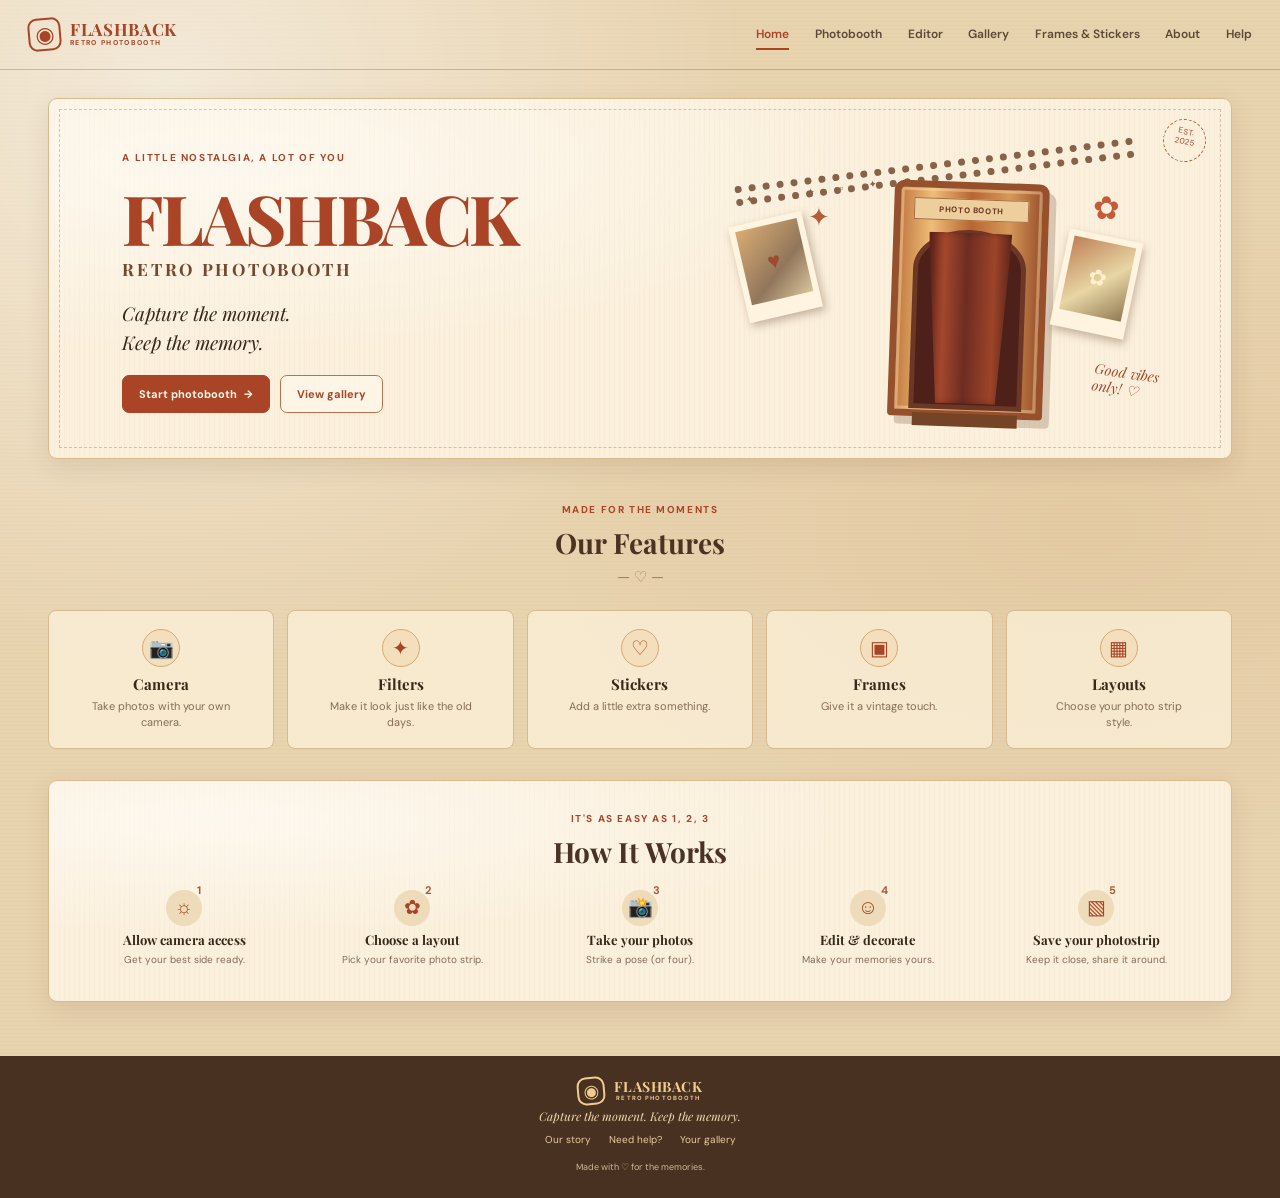
==== index.html @ 4060806b "." ====
<!doctype html>
<html lang="en">
<head>
  <meta charset="utf-8">
  <meta name="viewport" content="width=device-width, initial-scale=1">
  <meta name="theme-color" content="#f3dfbb">
  <title>Flashback — Retro Photobooth</title>
  <link rel="stylesheet" href="css/style.css">
  <link rel="stylesheet" href="css/responsive.css">
</head>
<body>
  <header class="site-header">
    <a class="brand" href="index.html" aria-label="Flashback home"><span class="brand-mark">◉</span><span><strong>FLASHBACK</strong><small>RETRO PHOTOBOOTH</small></span></a>
    <button class="menu-toggle" aria-label="Toggle navigation" aria-expanded="false">☰</button>
    <nav class="site-nav" aria-label="Main navigation">
      <a class="active" href="index.html">Home</a><a href="pages/photobooth.html">Photobooth</a><a href="pages/editor.html">Editor</a><a href="pages/gallery.html">Gallery</a><a href="pages/frames-stickers.html">Frames &amp; Stickers</a><a href="pages/about.html">About</a><a href="pages/help.html">Help</a>
    </nav>
  </header>
  <main>
    <section class="hero paper-card">
      <div class="hero-copy">
        <span class="eyebrow">A LITTLE NOSTALGIA, A LOT OF YOU</span>
        <h1>FLASHBACK</h1>
        <p class="hero-subtitle">RETRO PHOTOBOOTH</p>
        <p class="hero-description">Capture the moment.<br>Keep the memory.</p>
        <div class="button-row"><a class="button button-primary" href="pages/photobooth.html">Start photobooth <span>→</span></a><a class="button button-outline" href="pages/gallery.html">View gallery</a></div>
      </div>
      <div class="hero-art" aria-label="Illustration of a vintage photo booth">
        <div class="film film-one">✦ &nbsp; ▫ &nbsp; ✦ &nbsp; ▫ &nbsp; ✦</div><div class="sparkle sparkle-a">✦</div>
        <div class="booth"><div class="booth-sign">PHOTO BOOTH</div><div class="booth-curtain"></div><div class="booth-foot"></div></div>
        <div class="polaroid polaroid-one"><div class="photo-placeholder"><span>♥</span></div></div><div class="polaroid polaroid-two"><div class="photo-placeholder"><span>✿</span></div></div>
        <span class="hand-note">Good vibes<br>only! ♡</span><div class="flower-mark">✿</div>
      </div>
      <span class="hero-stamp">EST.<br>2025</span>
    </section>
    <section class="section-block">
      <div class="section-heading"><span class="eyebrow">MADE FOR THE MOMENTS</span><h2>Our Features</h2><span class="heading-flourish">— ♡ —</span></div>
      <div class="feature-grid">
        <a class="feature-card" href="pages/photobooth.html"><span class="feature-icon">📷</span><h3>Camera</h3><p>Take photos with your own camera.</p></a>
        <a class="feature-card" href="pages/editor.html"><span class="feature-icon">✦</span><h3>Filters</h3><p>Make it look just like the old days.</p></a>
        <a class="feature-card" href="pages/frames-stickers.html"><span class="feature-icon">♡</span><h3>Stickers</h3><p>Add a little extra something.</p></a>
        <a class="feature-card" href="pages/frames-stickers.html"><span class="feature-icon">▣</span><h3>Frames</h3><p>Give it a vintage touch.</p></a>
        <a class="feature-card" href="pages/photobooth.html"><span class="feature-icon">▦</span><h3>Layouts</h3><p>Choose your photo strip style.</p></a>
      </div>
    </section>
    <section class="how-section paper-card">
      <div class="section-heading"><span class="eyebrow">IT'S AS EASY AS 1, 2, 3</span><h2>How It Works</h2></div>
      <div class="steps-grid"><div class="step"><span>☼</span><b>1</b><h3>Allow camera access</h3><p>Get your best side ready.</p></div><div class="step"><span>✿</span><b>2</b><h3>Choose a layout</h3><p>Pick your favorite photo strip.</p></div><div class="step"><span>📸</span><b>3</b><h3>Take your photos</h3><p>Strike a pose (or four).</p></div><div class="step"><span>☺</span><b>4</b><h3>Edit &amp; decorate</h3><p>Make your memories yours.</p></div><div class="step"><span>▧</span><b>5</b><h3>Save your photostrip</h3><p>Keep it close, share it around.</p></div></div>
    </section>
  </main>
  <footer class="site-footer"><a class="brand brand-light" href="index.html"><span class="brand-mark">◉</span><span><strong>FLASHBACK</strong><small>RETRO PHOTOBOOTH</small></span></a><p>Capture the moment. Keep the memory.</p><div class="footer-links"><a href="pages/about.html">Our story</a><a href="pages/help.html">Need help?</a><a href="pages/gallery.html">Your gallery</a></div><small>Made with ♡ for the memories.</small></footer>
  <script src="js/storage.js"></script><script src="js/main.js"></script>
</body>
</html>
---- css/style.css ----
@import url('https://fonts.googleapis.com/css2?family=DM+Sans:wght@400;500;600;700&family=Playfair+Display:wght@500;600;700;800&display=swap');

:root {
  --paper: #f5e6c9;
  --paper-light: #fbf0dc;
  --paper-deep: #ead3ac;
  --ink: #392719;
  --muted: #856d55;
  --rust: #a94427;
  --rust-dark: #87341f;
  --line: #d9bd91;
  --sage: #75866c;
  --shadow: 0 8px 24px rgba(79, 49, 24, .11);
  --serif: 'Playfair Display', Georgia, serif;
  --sans: 'DM Sans', 'Segoe UI', sans-serif;
}

* { box-sizing: border-box; }
html { scroll-behavior: smooth; }
body {
  margin: 0;
  min-height: 100vh;
  color: var(--ink);
  font-family: var(--sans);
  background-color: #e8d3af;
  background-image: radial-gradient(ellipse at 13% 8%, rgba(255,255,255,.52), transparent 37%), radial-gradient(ellipse at 85% 44%, rgba(200,151,94,.15), transparent 35%), repeating-linear-gradient(0deg, rgba(116,83,49,.022) 0, rgba(116,83,49,.022) 1px, transparent 1px, transparent 4px);
  line-height: 1.55;
}
a { color: inherit; }
button, input, select { font: inherit; }
button, a { -webkit-tap-highlight-color: transparent; }
button:focus-visible, a:focus-visible, input:focus-visible, select:focus-visible, summary:focus-visible { outline: 3px solid #d07c4f; outline-offset: 3px; }
.filter-options { display: grid; grid-template-columns: repeat(4, minmax(0, 1fr)); gap: 5px; }
.filter-option { flex: 1; min-width: 0; padding: 4px; border: 1px solid transparent; border-radius: 6px; color: #705840; background: none; cursor: pointer; }
.filter-option.selected { border-color: #d9b98a; background: #f1dfbe; }
.filter-option small { display: block; font-size: 9px; }
.filter-swatch { display: block; height: 43px; border: 1px solid #c5a57a; border-radius: 5px; background: linear-gradient(145deg,#d5a77d 0 40%,#7e674e 41% 64%,#efd8aa 65%); }
.swatch-mono { filter: grayscale(1); }
.swatch-vintage { filter: sepia(.62) saturate(.75); }
.swatch-sepia { filter: sepia(1); }
.swatch-warm { filter: sepia(.24) saturate(1.2); }
.swatch-cool { filter: hue-rotate(12deg) saturate(.9); }
.swatch-faded { filter: saturate(.7) contrast(.85) brightness(1.08); }
.swatch-dramatic { filter: contrast(1.3) saturate(1.15); }
.site-header {
  min-height: 70px; max-width: 1420px; margin: 0 auto; padding: 10px 28px;
  display: flex; align-items: center; justify-content: space-between; gap: 24px;
  border-bottom: 1px solid rgba(116,81,48,.3);
}
.brand { display: inline-flex; align-items: center; gap: 9px; text-decoration: none; color: var(--rust); flex-shrink: 0; }
.brand-mark { width: 33px; height: 33px; border: 2px solid currentColor; border-radius: 9px; display: grid; place-items: center; font-size: 22px; line-height: 1; transform: rotate(-5deg); }
.brand strong { display: block; font-family: var(--serif); font-size: 17px; line-height: 1.1; letter-spacing: .04em; }
.brand small { display: block; font-size: 7px; letter-spacing: .19em; font-weight: 700; }
.site-nav { display: flex; align-items: center; gap: clamp(12px, 2vw, 28px); }
.site-nav a { position: relative; text-decoration: none; color: #5c4936; font-size: 12px; font-weight: 600; white-space: nowrap; padding: 8px 0; }
.site-nav a::after { content: ''; position: absolute; left: 0; right: 100%; bottom: 2px; height: 2px; background: var(--rust); transition: right .2s ease; }
.site-nav a:hover::after, .site-nav a.active::after { right: 0; }
.site-nav a.active { color: var(--rust); }
.menu-toggle { display: none; border: 1px solid var(--line); border-radius: 8px; background: var(--paper-light); color: var(--rust); padding: 7px 10px; cursor: pointer; }
main { max-width: 1240px; margin: 0 auto; padding: 28px 28px 54px; }
.paper-card { background-color: var(--paper-light); background-image: radial-gradient(ellipse at 14% 18%, rgba(255,255,255,.55), transparent 45%), repeating-linear-gradient(90deg, rgba(117,81,45,.022) 0, rgba(117,81,45,.022) 1px, transparent 1px, transparent 5px); border: 1px solid #d8bb8d; box-shadow: var(--shadow); }
.hero { min-height: 350px; position: relative; display: grid; grid-template-columns: 1.1fr .9fr; overflow: hidden; border-radius: 9px; padding: 45px 6.2%; }
.hero::before, .about-paper::before { content: ''; position: absolute; inset: 10px; border: 1px dashed rgba(157,99,53,.34); pointer-events: none; }
.hero-copy { position: relative; z-index: 1; align-self: center; }
.eyebrow { color: var(--rust); font-size: 10px; font-weight: 700; letter-spacing: .16em; }
.hero h1 { color: var(--rust); font: 800 clamp(42px, 6vw, 69px)/1 var(--serif); letter-spacing: -.04em; margin: 14px 0 0; }
.hero-subtitle { color: #75482e; font-family: var(--serif); font-size: 17px; font-weight: 700; letter-spacing: .16em; margin: 4px 0 17px; }
.hero-description { font: italic 19px/1.5 var(--serif); margin: 0 0 19px; }
.button-row { display: flex; gap: 10px; flex-wrap: wrap; }
.button { display: inline-flex; align-items: center; justify-content: center; gap: 7px; min-height: 38px; padding: 9px 16px; border: 1px solid transparent; border-radius: 7px; text-decoration: none; font-size: 11px; font-weight: 700; cursor: pointer; transition: transform .16s, background .16s, box-shadow .16s; }
.button:hover { transform: translateY(-1px); box-shadow: 0 4px 11px rgba(89,53,29,.16); }
.button-primary { background: var(--rust); color: #fff6e8; border-color: var(--rust); }
.button-primary:hover { background: var(--rust-dark); }
.button-outline { background: rgba(255,249,237,.66); color: var(--rust); border-color: #bd704e; }
.hero-art { position: relative; min-height: 250px; }
.booth { position: absolute; z-index: 1; height: 236px; width: 155px; right: 24%; bottom: -5px; border: 7px solid #96512c; border-radius: 10px 10px 4px 4px; background: linear-gradient(90deg,#c27b43,#efbd78 22%,#b76532 50%,#d79959 77%,#9a522c); box-shadow: 7px 8px 0 rgba(91,53,29,.22), inset 0 0 0 3px rgba(255,225,172,.42); transform: rotate(2deg); }
.booth::before { content: ''; position: absolute; top: 41px; left: 14px; right: 14px; height: 170px; background: #4d211a; border: 5px solid #6d3725; border-radius: 50% 50% 0 0 / 22% 22% 0 0; }
.booth-sign { position: absolute; z-index: 2; top: 10px; left: 13px; right: 13px; height: 22px; display: grid; place-items: center; font-size: 8px; font-weight: 800; letter-spacing: .08em; background: #edcf9e; color: #6d3823; border: 1px solid #a86c42; }
.booth-curtain { position: absolute; z-index: 3; top: 44px; left: 29px; right: 29px; bottom: 7px; background: linear-gradient(90deg,#752c21,#a3472c 20%,#6e2c22 47%,#9d4429 80%,#5e261c); clip-path: polygon(0 0,100% 0,86% 100%,14% 100%); box-shadow: inset 7px 0 6px rgba(34,11,7,.34); }
.booth-foot { position: absolute; bottom: -16px; left: 18px; right: 18px; height: 13px; background: #754326; }
.film { position: absolute; z-index: 0; height: 20px; left: 9%; right: 5%; top: 18px; border-top: 7px dotted #7a543a; border-bottom: 7px dotted #7a543a; color: #7a543a; font-size: 10px; letter-spacing: .4em; transform: rotate(-7deg); opacity: .9; }
.film-one { padding-left: 10px; }
.polaroid { position: absolute; z-index: 3; width: 75px; height: 98px; padding: 6px 6px 17px; background: #fff4df; box-shadow: 2px 4px 8px #74533666; }
.polaroid-one { left: 10%; top: 74px; transform: rotate(-13deg); }
.polaroid-two { right: 5%; top: 91px; transform: rotate(12deg); }
.photo-placeholder { height: 100%; display: grid; place-items: center; color: #9d4a32; background: linear-gradient(140deg,#d9ac72,#91765b 60%,#d9c49c); font-size: 22px; }
.polaroid-two .photo-placeholder { background: linear-gradient(140deg,#bf8056,#e8d6a5 55%,#927a54); color: #fff0ce; }
.hand-note { position: absolute; right: 0; bottom: 15px; z-index: 3; color: var(--rust); font: italic 14px/1.2 var(--serif); transform: rotate(9deg); }
.flower-mark { position: absolute; top: 40px; right: 8%; color: #c55b3b; font-size: 32px; }
.sparkle { position: absolute; color: #b45b37; font-size: 26px; }
.sparkle-a { top: 53px; left: 25%; }
.hero-stamp { position: absolute; right: 25px; top: 20px; width: 43px; height: 43px; border: 1px dashed #a8623f; border-radius: 50%; color: var(--rust); text-align: center; padding-top: 7px; font-size: 8px; line-height: 1.2; transform: rotate(12deg); }
.section-block { padding: 37px 0 31px; }
.section-heading { text-align: center; margin: 0 auto 21px; }
.section-heading h2, .page-title h1 { font: 700 28px/1.2 var(--serif); margin: 5px 0; color: #4b3222; }
.heading-flourish { color: #bd7650; font-size: 15px; }
.feature-grid { display: grid; grid-template-columns: repeat(5, 1fr); gap: 13px; }
.feature-card { min-height: 136px; padding: 18px 12px; text-align: center; text-decoration: none; background: rgba(255,246,225,.66); border: 1px solid #d7ba8d; border-radius: 8px; transition: transform .18s, box-shadow .18s; }
.feature-card:hover { transform: translateY(-3px); box-shadow: var(--shadow); }
.feature-icon { display: grid; place-items: center; margin: 0 auto 7px; width: 38px; height: 38px; border: 1px solid #d6a978; border-radius: 50%; background: #f4dfbc; font-size: 20px; color: var(--rust); }
.feature-card h3 { margin: 0; font: 700 15px var(--serif); }
.feature-card p { max-width: 145px; margin: 5px auto 0; font-size: 11px; color: var(--muted); line-height: 1.4; }
.how-section { padding: 24px 25px 26px; border-radius: 9px; }
.how-section .section-heading { margin-bottom: 13px; }
.steps-grid { display: grid; grid-template-columns: repeat(5, 1fr); gap: 8px; text-align: center; }
.step { position: relative; padding: 8px; }
.step > span { display: grid; place-items: center; width: 36px; height: 36px; margin: 0 auto 5px; border-radius: 50%; background: #eddbb9; color: var(--rust); font-size: 20px; }
.step b { position: absolute; top: 0; left: calc(50% + 13px); color: #ae5735; font-size: 11px; }
.step h3 { margin: 4px 0; font: 700 13px var(--serif); }
.step p { margin: 0; color: var(--muted); font-size: 10px; }
.site-footer { min-height: 130px; background: #493121; color: #eed8af; text-align: center; padding: 21px 20px; }
.brand-light { color: #f0cc8f; }
.brand-light .brand-mark { width: 28px; height: 28px; font-size: 18px; }
.brand-light strong { font-size: 14px; }
.brand-light small { font-size: 6px; }
.site-footer > p { margin: 3px 0 8px; font: italic 12px var(--serif); }
.site-footer > small { color: #cdb894; font-size: 9px; }
.footer-links { display: flex; gap: 18px; justify-content: center; margin-bottom: 5px; }
.footer-links a { color: #e7cda1; font-size: 10px; text-decoration: none; }
.page-wrap { min-height: calc(100vh - 210px); }
.page-title { display: flex; justify-content: space-between; align-items: end; gap: 20px; margin: 0 0 22px; }
.page-title h1 { font-size: clamp(28px,4vw,39px); }
.page-title > p { color: var(--muted); font: italic 14px var(--serif); margin: 0 0 4px; }
.title-sparkle { color: #b65839; font-size: .65em; vertical-align: top; }
.field-hint { margin: 4px 0 0; color: var(--muted); font-size: 10px; }
.about-layout { display: grid; grid-template-columns: 1.3fr .7fr; gap: 17px; }
.about-paper { position: relative; padding: 34px; border: 1px solid var(--line); background: var(--paper-light); box-shadow: var(--shadow); }
.about-paper > * { position: relative; }
.about-paper h2, .purpose-card h2, .help-steps h2, .faq-paper h2 { font: 700 24px var(--serif); margin: 7px 0 12px; }
.about-paper p, .purpose-card p { max-width: 630px; color: #6f5841; font-size: 13px; }
.handwritten { margin: 22px 0 0 auto; width: fit-content; color: var(--rust); font: italic 18px/1.3 var(--serif); transform: rotate(-4deg); }
.about-note { background: #eedab7; transform: rotate(1deg); align-self: center; }
.about-note > span { color: var(--rust); font-size: 24px; }
.purpose-card { margin-top: 20px; padding: 26px 32px; display: grid; grid-template-columns: 1fr .8fr; gap: 25px; border-radius: 6px; }
.purpose-card h3 { margin: 0; font: 700 18px var(--serif); }
.purpose-card .purpose-features p { margin: 7px 0; font-size: 12px; }
.help-layout { display: grid; grid-template-columns: 1.05fr .95fr; align-items: start; gap: 18px; }
.help-steps, .faq-paper { padding: 28px; border-radius: 7px; }
.help-steps ol { list-style: none; padding: 0; margin: 18px 0 0; }
.help-steps li { display: flex; gap: 13px; align-items: flex-start; padding: 10px 0; border-top: 1px dashed #d9bd91; }
.help-steps li > span { display: grid; flex: 0 0 27px; height: 27px; place-items: center; border-radius: 50%; background: var(--rust); color: white; font-weight: 700; }
.help-steps li h3 { margin: 0; font: 700 15px var(--serif); }
.help-steps li p { margin: 3px 0 0; font-size: 11px; color: var(--muted); }
.faq-paper details { padding: 11px 0; border-top: 1px solid #ddc5a0; font-size: 12px; }
.faq-paper summary { font-weight: 600; cursor: pointer; list-style: none; }
.faq-paper summary::-webkit-details-marker { display: none; }
.faq-paper summary::after { content: '+'; float: right; color: var(--rust); font-size: 17px; line-height: 1; }
.faq-paper details[open] summary::after { content: '−'; }
.faq-paper details p { margin: 8px 0 0; color: var(--muted); font-size: 11px; }
.faq-button { width: 100%; margin-top: 14px; }
.catalog-layout { display: grid; grid-template-columns: 180px minmax(0,1fr); gap: 17px; padding: 19px; border-radius: 8px; }
.catalog-sidebar { padding: 12px 9px; border-right: 1px solid #ddc5a0; }
.catalog-sidebar h2 { margin: 0 0 9px; font: 700 17px var(--serif); }
.catalog-tab { display: flex; justify-content: space-between; margin: 4px 0; padding: 8px; border-radius: 5px; color: #674d34; text-decoration: none; font-size: 11px; }
.catalog-tab.active, .catalog-tab:hover { background: #ecd6ae; color: var(--rust); }
.catalog-tab span { color: #987c5d; }
.catalog-content { min-width: 0; }
.catalog-section { padding: 4px 0 22px; }.catalog-section + .catalog-section { padding-top: 15px; border-top: 1px dashed #d8bd93; }
.catalog-section-title { display: flex; justify-content: space-between; align-items: center; gap: 12px; margin-bottom: 12px; }
.catalog-section-title h2 { margin: 0; font: 700 20px var(--serif); }.catalog-section-title p { margin: 2px 0 0; color: var(--muted); font-size: 10px; }.catalog-section-title > a { color: var(--rust); font-size: 10px; font-weight: 700; text-decoration: none; }
.catalog-grid { display: grid; grid-template-columns: repeat(3,minmax(0,1fr)); gap: 12px; }
.catalog-item { text-align: center; min-width: 0; }.catalog-item h3 { margin: 7px 0; font: 700 12px var(--serif); }.catalog-item .button { min-height: 28px; padding: 5px 9px; font-size: 9px; }
.frame-pink { --frame-color: #e986ad; }
.frame-blue { --frame-color: #5b9bd5; }
.frame-burgundy { --frame-color: #842d48; }
.frame-lavender { --frame-color: #9b7bb8; }
.frame-sage { --frame-color: #71866b; }
.frame-yellow { --frame-color: #d9af45; }
.frame-peach { --frame-color: #e99479; }
.frame-teal { --frame-color: #368d8d; }
.frame-navy { --frame-color: #30456d; }
.frame-black { --frame-color: #242424; }
.frame-cream { --frame-color: #e8d6b8; }
.frame-red { --frame-color: #c34b4b; }
.frame-preview { height: 152px; display: grid; place-items: center; padding: 15px; background: #f6e9d1; border: 1px solid #caa87a; box-shadow: 0 3px 7px #59402726; }
.frame-preview[class*="frame-"] { border: 8px solid var(--frame-color); background: var(--frame-color); box-shadow: none; }
.frame-preview > div { width: 100%; height: 100%; display: grid; place-items: center; background: linear-gradient(145deg,#d3a77c,#85725b 60%,#e5d2a7); color: #fff1d6; font: italic 11px/1.2 var(--serif); }
.frame-preview-dark { background: #322820; border: 7px solid #e8d6b6; }.frame-preview-pink { background: #d99c87; border: 6px solid #faebd5; }.frame-preview-vintage { background: #b97848; border: 5px dotted #f3dfb8; }.frame-preview-sage { background: #79826c; border: 6px solid #f4e4c4; }.frame-preview-ochre { background: #c19a56; border: 6px solid #f4e4c4; }
.frame-preview-purple { background: #7950a5; border: 6px solid #eadcf5; }.frame-preview-blue { background: #3976bb; border: 6px solid #dceafa; }.frame-preview-burgundy { background: #7f263d; border: 6px solid #f2dce1; }
.sticker-preview { display: grid; place-items: center; height: 95px; border: 1px dashed #d0ae7f; border-radius: 7px; background: #f6e6c8; color: #b44732; font-size: 48px; text-shadow: 1px 2px 0 #e6b984; }
.star-sticker { color: #bd842c; }.flower-sticker, .daisy-sticker { color: #c7593d; }.smile-sticker { color: #d59a30; }.bow-sticker { color: #bd574b; }
.pink-flower-sticker, .pink-heart-sticker, .ice-cream-sticker { font-family: 'Segoe UI Emoji', 'Apple Color Emoji', sans-serif; text-shadow: none; }
.sr-only { position: absolute; width: 1px; height: 1px; padding: 0; margin: -1px; overflow: hidden; clip: rect(0,0,0,0); white-space: nowrap; border: 0; }
---- css/responsive.css ----
@media (max-width: 900px) {
  .site-header { gap: 12px; padding-inline: 19px; }
  .site-nav { gap: 12px; }.site-nav a { font-size: 10px; }
  main { padding-inline: 20px; }
  .booth-workspace { grid-template-columns: minmax(235px, .8fr) minmax(0, 1.2fr); gap: 14px; }
  .gallery-grid { grid-template-columns: repeat(3, minmax(0,1fr)); }
  .editor-layout { grid-template-columns: minmax(0,1fr) minmax(305px,.9fr); gap: 13px; }
}
@media (max-width: 700px) {
  .site-header { position: relative; min-height: 62px; padding: 9px 16px; }
  .menu-toggle { display: block; }
  .site-nav { display: none; position: absolute; z-index: 10; top: calc(100% - 1px); left: 0; right: 0; padding: 10px 17px 15px; background: #f5e6c9; border-bottom: 1px solid #d2b58a; box-shadow: 0 8px 12px #54391d1e; flex-wrap: wrap; gap: 6px 18px; }
  .site-nav.open { display: flex; }
  .site-nav a { font-size: 11px; }
  main { padding: 21px 15px 38px; }
  .hero { min-height: 300px; grid-template-columns: 1fr .8fr; padding: 30px 5%; }
  .hero h1 { font-size: clamp(37px, 9vw, 55px); }
  .hero-subtitle { font-size: 13px; }.hero-description { font-size: 16px; }
  .hero-art { transform: scale(.84); transform-origin: center; margin: -15px -22px; }
  .hero-stamp { display: none; }
  .feature-grid { grid-template-columns: repeat(3, 1fr); }.feature-card { min-height: 125px; }
  .steps-grid { grid-template-columns: repeat(3, 1fr); row-gap: 14px; }
  .page-title { align-items: start; flex-direction: column; gap: 3px; }
  .page-title > p { margin: 0; }
  .booth-workspace { grid-template-columns: 1fr; }
  .capture-column { grid-row: 1; }
  .control-panel { display: grid; grid-template-columns: repeat(2, 1fr); gap: 0 14px; }
  .booth-actions { align-self: center; }
  .camera-shell { min-height: 280px; }
  #camera-video { height: min(60vw, 340px); min-height: 220px; }
  .camera-placeholder { min-height: 220px; }
  .editor-layout { grid-template-columns: 1fr; }
  .editor-canvas { position: relative; top: auto; }
  .editor-canvas-inner { min-height: 360px; max-height: 58vh; }
  .about-layout, .help-layout { grid-template-columns: 1fr; }
  .about-note { transform: none; }
  .catalog-layout { grid-template-columns: 1fr !important; }
  .catalog-sidebar { display: flex; align-items: center; gap: 7px; flex-wrap: wrap; }
  .catalog-sidebar h2, .catalog-sidebar .field-hint { display: none; }
  .catalog-tab { flex: 1; }
}
@media (max-width: 470px) {
  .brand strong { font-size: 15px; }.brand-mark { width: 29px; height: 29px; }
  .hero { display: block; padding: 28px 7%; }.hero-copy { max-width: 72%; }.hero-art { position: absolute; inset: 0 0 0 30%; transform: scale(.71); transform-origin: right center; pointer-events: none; }.hero-art .polaroid, .hero-art .hand-note { display: none; }
  .hero h1 { font-size: 41px; }.hero-description { font-size: 15px; }.button { padding-inline: 11px; font-size: 10px; }
  .feature-grid { grid-template-columns: repeat(2, 1fr); gap: 9px; }.feature-card { min-height: 117px; }
  .steps-grid { grid-template-columns: repeat(2, 1fr); }
  .how-section { padding: 19px 12px; }
  .control-panel { padding: 15px 12px; gap: 0 9px; }
  .control-group h2 { font-size: 12px; }.layout-options, .filter-options { gap: 3px; }
  .booth-actions { grid-column: 1/-1; }.booth-actions .button { font-size: 10px; }
  .camera-shell { padding-inline: 9px; }.camera-placeholder { inset-inline: 9px; }
  .strip-buttons { flex-wrap: wrap; }
  .gallery-heading h1 { font-size: 29px; }.gallery-camera { width: 42px; height: 42px; font-size: 19px; }
  .gallery-toolbar { flex-wrap: wrap; }.search-box { flex-basis: 100%; }.photo-count { margin-left: auto; }
  .gallery-grid { grid-template-columns: repeat(2, minmax(0,1fr)); gap: 11px; }.memory-image { height: 142px; }
  .about-paper, .help-steps, .faq-paper { padding: 21px; }.purpose-card { grid-template-columns: 1fr; padding: 22px; }
  .catalog-content { padding: 14px !important; }.catalog-grid { grid-template-columns: repeat(2,minmax(0,1fr)) !important; }.frame-preview { height: 125px !important; }
  .editor-canvas-inner { min-height: 300px; }
  .editor-actions .button { font-size: 8px; }
}
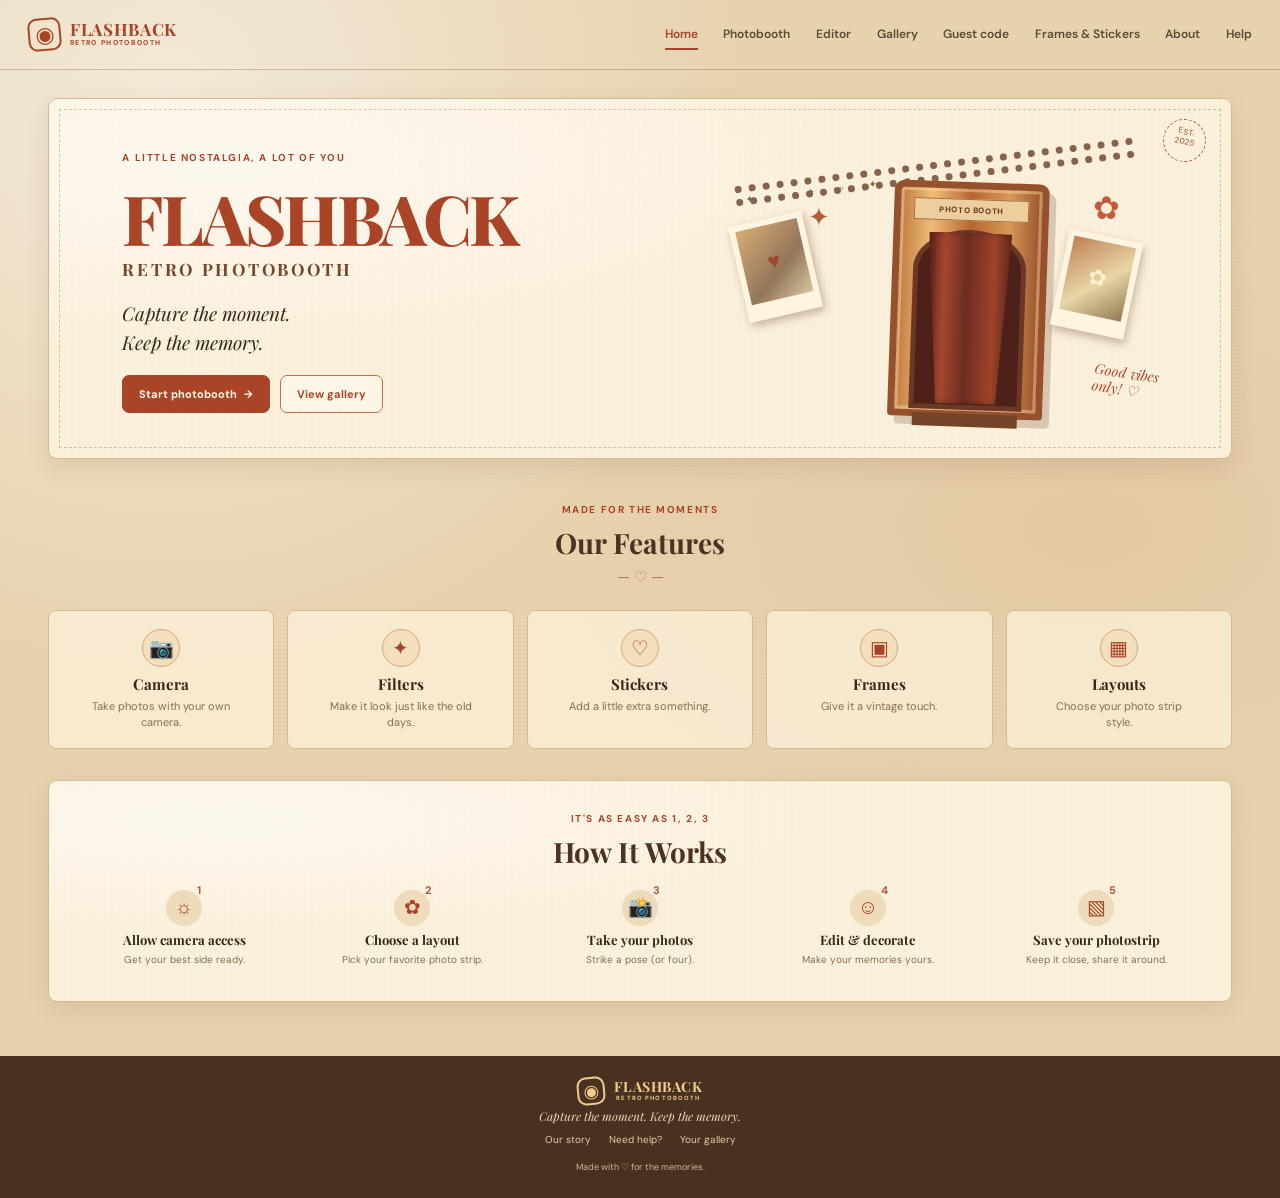
==== commit 28c0d3ec: "." ====
--- a/index.html
+++ b/index.html
@@ -13,7 +13,7 @@
     <a class="brand" href="index.html" aria-label="Flashback home"><span class="brand-mark">◉</span><span><strong>FLASHBACK</strong><small>RETRO PHOTOBOOTH</small></span></a>
     <button class="menu-toggle" aria-label="Toggle navigation" aria-expanded="false">☰</button>
     <nav class="site-nav" aria-label="Main navigation">
-      <a class="active" href="index.html">Home</a><a href="pages/photobooth.html">Photobooth</a><a href="pages/editor.html">Editor</a><a href="pages/gallery.html">Gallery</a><a href="pages/frames-stickers.html">Frames &amp; Stickers</a><a href="pages/about.html">About</a><a href="pages/help.html">Help</a>
+      <a class="active" href="index.html">Home</a><a href="pages/photobooth.html">Photobooth</a><a href="pages/editor.html">Editor</a><a href="pages/gallery.html">Gallery</a><a href="pages/access.html">Guest code</a><a href="pages/frames-stickers.html">Frames &amp; Stickers</a><a href="pages/about.html">About</a><a href="pages/help.html">Help</a>
     </nav>
   </header>
   <main>
--- a/css/style.css
+++ b/css/style.css
@@ -72,6 +72,9 @@
 .button-primary { background: var(--rust); color: #fff6e8; border-color: var(--rust); }
 .button-primary:hover { background: var(--rust-dark); }
 .button-outline { background: rgba(255,249,237,.66); color: var(--rust); border-color: #bd704e; }
+.access-code-result { margin-top: 12px; padding: 13px; border: 1px dashed #c68d64; border-radius: 7px; background: #fff8eb; text-align: center; }
+.access-code-result > strong, .share-access-code { display: block; margin: 5px 0; color: var(--rust); font: 800 24px/1.3 var(--sans); letter-spacing: .12em; overflow-wrap: anywhere; }
+.access-code-result p { margin: 4px 0 9px; color: var(--muted); font-size: 11px; }
 .hero-art { position: relative; min-height: 250px; }
 .booth { position: absolute; z-index: 1; height: 236px; width: 155px; right: 24%; bottom: -5px; border: 7px solid #96512c; border-radius: 10px 10px 4px 4px; background: linear-gradient(90deg,#c27b43,#efbd78 22%,#b76532 50%,#d79959 77%,#9a522c); box-shadow: 7px 8px 0 rgba(91,53,29,.22), inset 0 0 0 3px rgba(255,225,172,.42); transform: rotate(2deg); }
 .booth::before { content: ''; position: absolute; top: 41px; left: 14px; right: 14px; height: 170px; background: #4d211a; border: 5px solid #6d3725; border-radius: 50% 50% 0 0 / 22% 22% 0 0; }
